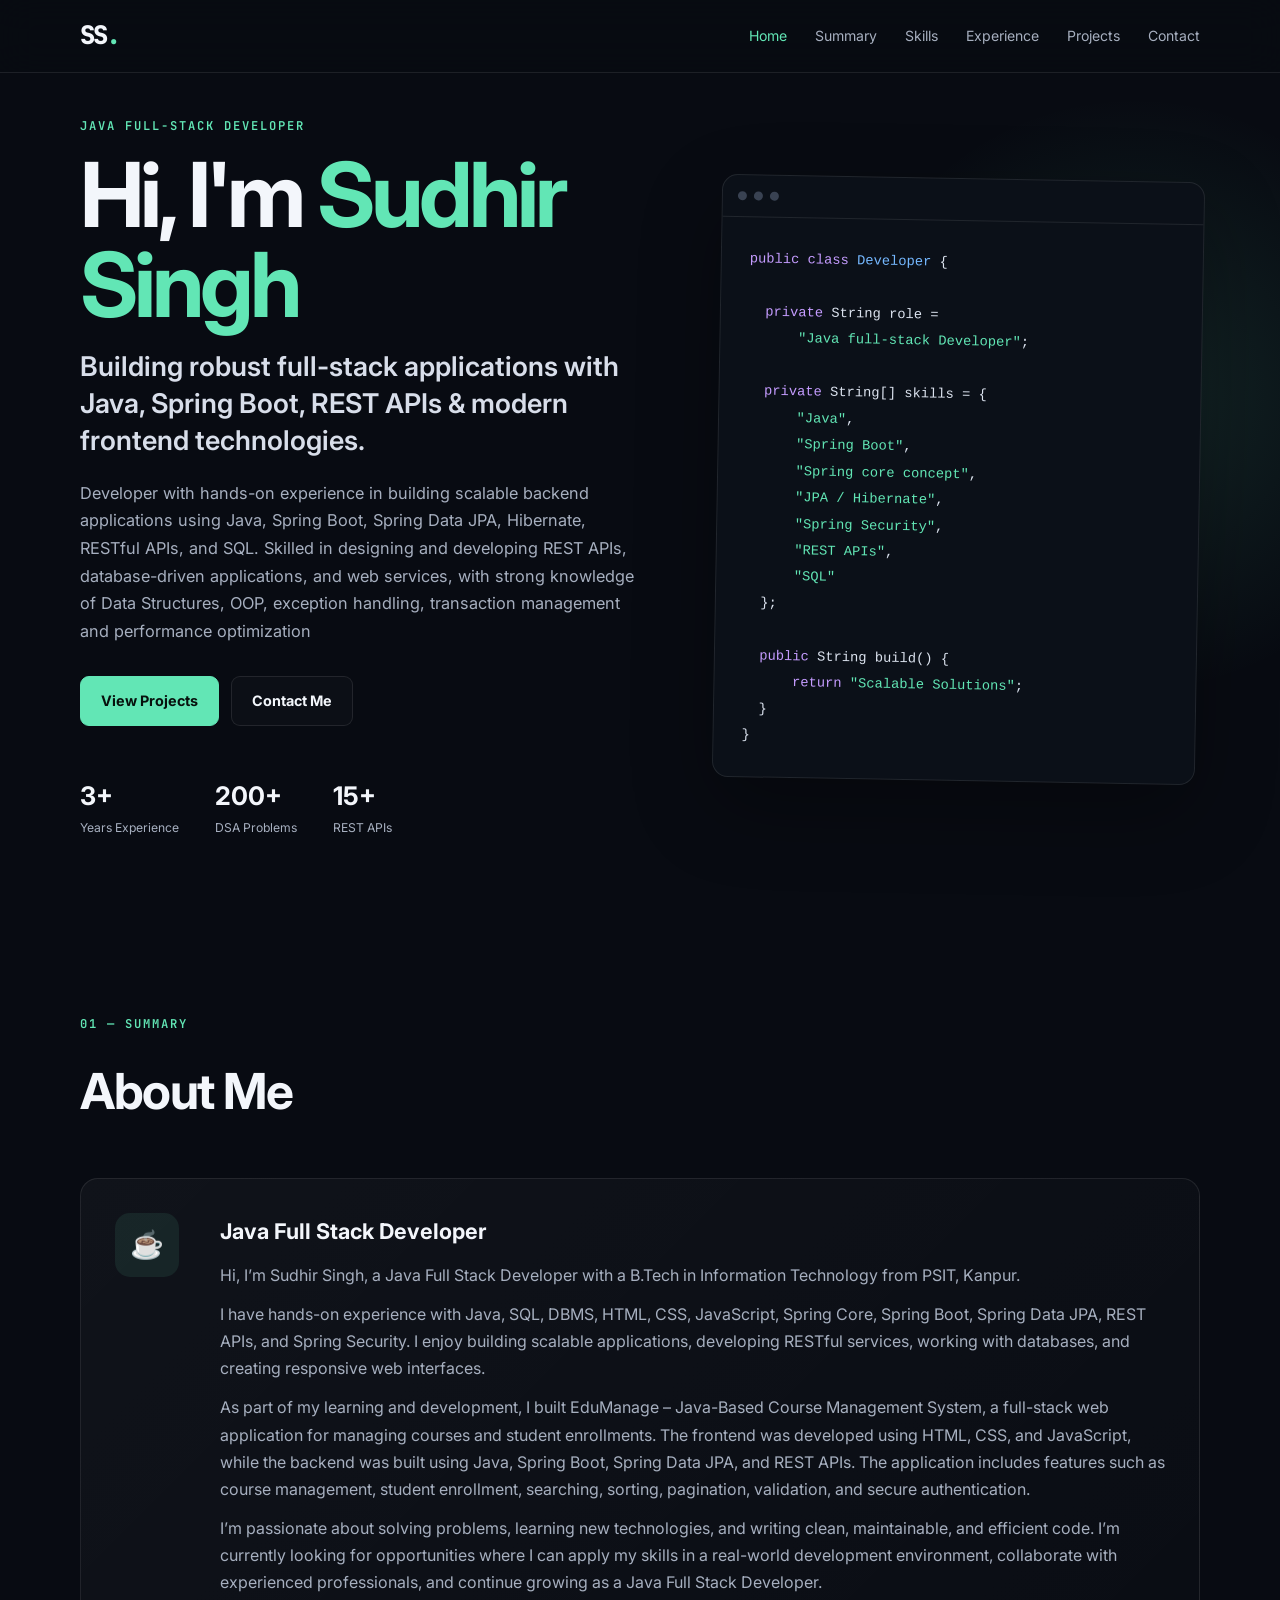
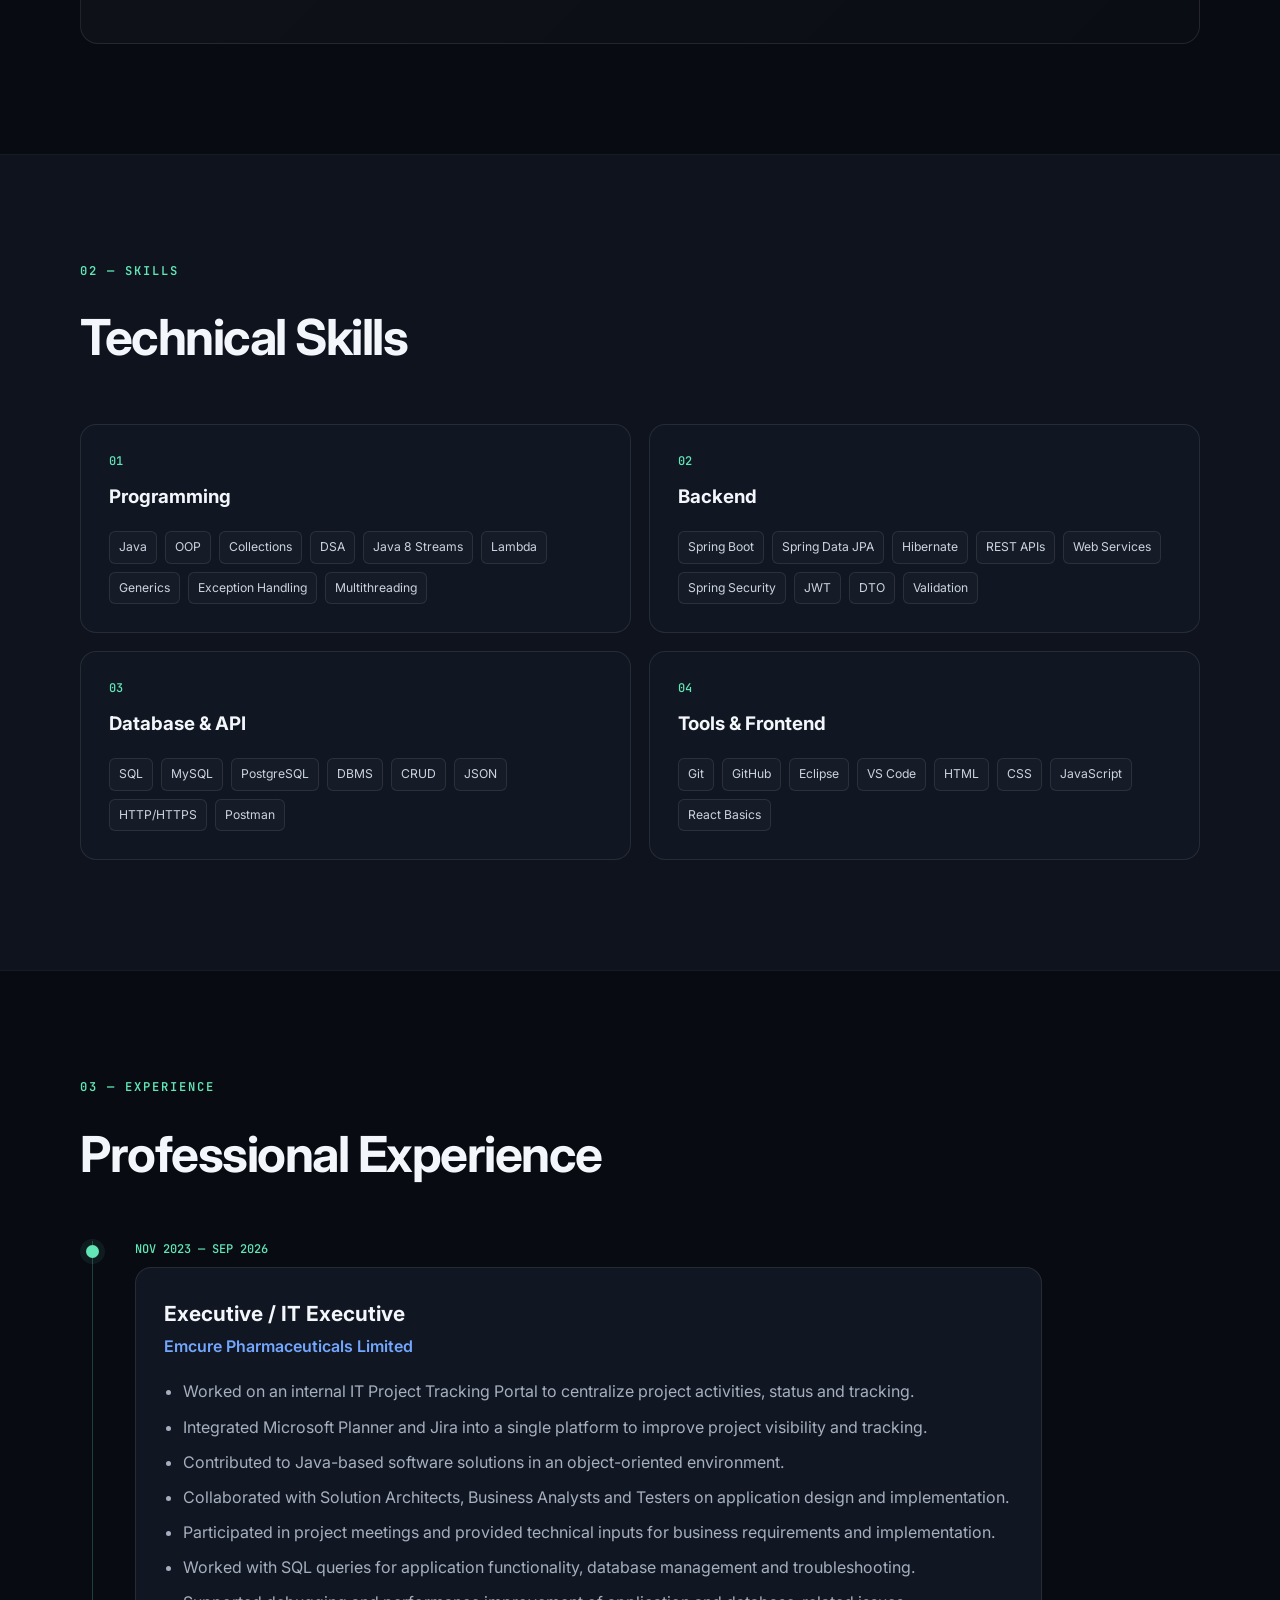
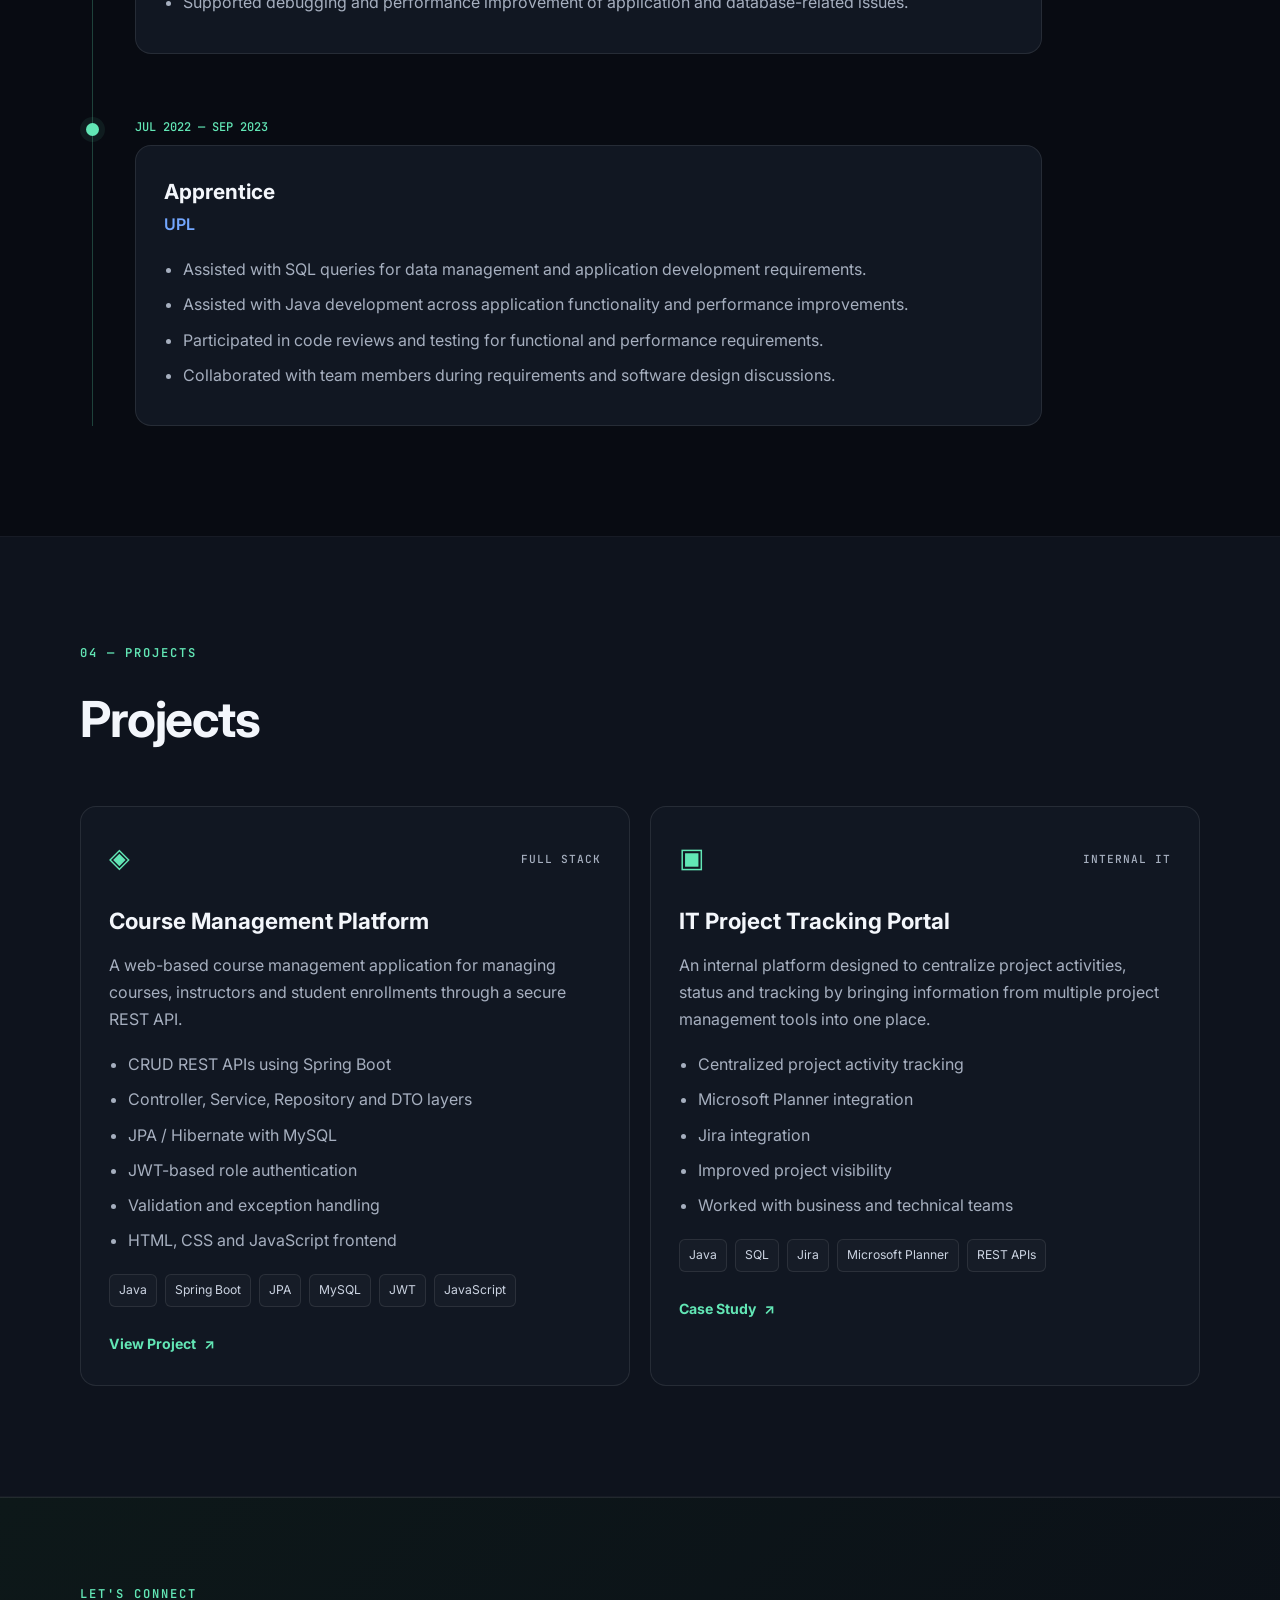
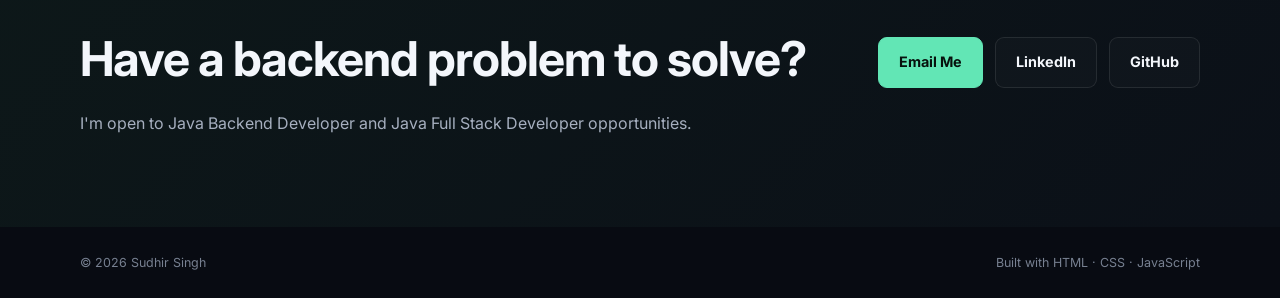
==== java-developer-portfolio/index.html @ 4add7b38 "Add files via upload" ====
<!DOCTYPE html>
<html lang="en">
<head>
  <meta charset="UTF-8">
  <meta name="viewport" content="width=device-width, initial-scale=1.0">
  <meta name="description" content="Java Backend Developer Portfolio - Java, Spring Boot, REST APIs, JPA and SQL">
  <title>Sudhir Singh | Java Backend Developer</title>
  <link rel="preconnect" href="https://fonts.googleapis.com">
  <link rel="preconnect" href="https://fonts.gstatic.com" crossorigin>
  <link href="https://fonts.googleapis.com/css2?family=Inter:wght@400;500;600;700;800&family=JetBrains+Mono:wght@500&display=swap" rel="stylesheet">
  <link rel="stylesheet" href="style.css">
</head>
<body>
  <header class="header">
    <nav class="nav container">
      <a href="#home" class="logo">SS<span>.</span></a>

      <button class="menu-toggle" aria-label="Toggle navigation" aria-expanded="false">
        <span></span><span></span><span></span>
      </button>

      <div class="nav-links">
        <a href="#home" class="active">Home</a>
        <a href="#summary">Summary</a>
        <a href="#skills">Skills</a>
        <a href="#experience">Experience</a>
        <a href="#projects">Projects</a>
        <a href="#contact">Contact</a>
      </div>
    </nav>
  </header>

  <main>
    <section id="home" class="hero">
      <div class="hero-bg"></div>
      <div class="container hero-grid">
        <div class="hero-content">
          <p class="eyebrow">JAVA FULL-STACK DEVELOPER</p>
          <h1>Hi, I'm <span>Sudhir Singh</span></h1>
          <h2>Building robust full-stack applications with Java, Spring Boot, REST APIs & modern frontend technologies.</h2>
          <p class="hero-text">
            Developer with hands-on experience in building scalable backend applications using Java, Spring
            Boot, Spring Data JPA, Hibernate, RESTful APIs, and SQL. Skilled in designing and developing REST
            APIs, database-driven applications, and web services, with strong knowledge of Data Structures, OOP,
            exception handling, transaction management and performance optimization
          </p>

          <div class="hero-buttons">
            <a href="#projects" class="btn btn-primary">View Projects</a>
            <a href="#contact" class="btn btn-secondary">Contact Me</a>
          </div>

          <div class="quick-stats">
            <div><strong>3+</strong><span>Years Experience</span></div>
            <div><strong>200+</strong><span>DSA Problems</span></div>
            <div><strong>15+</strong><span>REST APIs</span></div>
          </div>
        </div>

        <div class="code-card">
          <div class="window-bar">
            <span></span><span></span><span></span>
          </div>
          <pre><code><span class="purple">public class</span> <span class="blue">Developer</span> {

  <span class="purple">private</span> String role =
      <span class="green">"Java full-stack Developer"</span>;

  <span class="purple">private</span> String[] skills = {
      <span class="green">"Java"</span>,
      <span class="green">"Spring Boot"</span>,
      <span class="green">"Spring core concept"</span>,
      <span class="green">"JPA / Hibernate"</span>,
      <span class="green">"Spring Security"</span>,
      <span class="green">"REST APIs"</span>,
      <span class="green">"SQL"</span>
  };

  <span class="purple">public</span> String build() {
      <span class="purple">return</span> <span class="green">"Scalable Solutions"</span>;
  }
}</code></pre>
        </div>
      </div>
    </section>

    <section id="summary" class="section">
      <div class="container">
        <div class="section-heading">
          <p class="eyebrow">01 — SUMMARY</p>
          <h2>About Me</h2>
        </div>

        <div class="summary-card">
          <div class="summary-icon">☕</div>
          <div>
            <h3>Java Full Stack Developer</h3>
            <p>
              Hi, I’m Sudhir Singh, a Java Full Stack Developer with a B.Tech in Information Technology from PSIT, Kanpur.
            </p> 
            <p>
               I have hands-on experience with Java, SQL, DBMS, HTML, CSS, JavaScript, Spring Core, Spring Boot, Spring Data JPA, REST APIs, and Spring Security. I enjoy building scalable applications, developing RESTful services, working with databases, and creating responsive web interfaces.
            </p>  
              <p>
               As part of my learning and development, I built EduManage – Java-Based Course Management System, a full-stack web application for managing courses and student enrollments. The frontend was developed using HTML, CSS, and JavaScript, while the backend was built using Java, Spring Boot, Spring Data JPA, and REST APIs. The application includes features such as course management, student enrollment, searching, sorting, pagination, validation, and secure authentication.
            </p>

            <p>
              <p>
               I’m passionate about solving problems, learning new technologies, and writing clean, maintainable, and efficient code. I’m currently looking for opportunities where I can apply my skills in a real-world development environment, collaborate with experienced professionals, and continue growing as a Java Full Stack Developer.
            </p>
            </p>
          </div>
        </div>
      </div>
    </section>

    <section id="skills" class="section section-alt">
      <div class="container">
        <div class="section-heading">
          <p class="eyebrow">02 — SKILLS</p>
          <h2>Technical Skills</h2>
        </div>

        <div class="skills-grid">
          <article class="skill-card">
            <div class="skill-number">01</div>
            <h3>Programming</h3>
            <div class="tags">
              <span>Java</span><span>OOP</span><span>Collections</span>
              <span>DSA</span><span>Java 8 Streams</span><span>Lambda</span>
              <span>Generics</span><span>Exception Handling</span><span>Multithreading</span>
            </div>
          </article>

          <article class="skill-card">
            <div class="skill-number">02</div>
            <h3>Backend</h3>
            <div class="tags">
              <span>Spring Boot</span><span>Spring Data JPA</span><span>Hibernate</span>
              <span>REST APIs</span><span>Web Services</span><span>Spring Security</span>
              <span>JWT</span><span>DTO</span><span>Validation</span>
            </div>
          </article>

          <article class="skill-card">
            <div class="skill-number">03</div>
            <h3>Database & API</h3>
            <div class="tags">
              <span>SQL</span><span>MySQL</span><span>PostgreSQL</span><span>DBMS</span>
              <span>CRUD</span><span>JSON</span><span>HTTP/HTTPS</span><span>Postman</span>
            </div>
          </article>

          <article class="skill-card">
            <div class="skill-number">04</div>
            <h3>Tools & Frontend</h3>
            <div class="tags">
              <span>Git</span><span>GitHub</span><span>Eclipse</span><span>VS Code</span>
              <span>HTML</span><span>CSS</span><span>JavaScript</span><span>React Basics</span>
            </div>
          </article>
        </div>
      </div>
    </section>

    <section id="experience" class="section">
      <div class="container">
        <div class="section-heading">
          <p class="eyebrow">03 — EXPERIENCE</p>
          <h2>Professional Experience</h2>
        </div>

        <div class="timeline">
          <article class="timeline-item">
            <div class="timeline-dot"></div>
            <div class="timeline-date">NOV 2023 — SEP 2026</div>
            <div class="timeline-content">
              <h3>Executive / IT Executive</h3>
              <h4>Emcure Pharmaceuticals Limited</h4>
              <ul>
                <li>Worked on an internal IT Project Tracking Portal to centralize project activities, status and tracking.</li>
                <li>Integrated Microsoft Planner and Jira into a single platform to improve project visibility and tracking.</li>
                <li>Contributed to Java-based software solutions in an object-oriented environment.</li>
                <li>Collaborated with Solution Architects, Business Analysts and Testers on application design and implementation.</li>
                <li>Participated in project meetings and provided technical inputs for business requirements and implementation.</li>
                <li>Worked with SQL queries for application functionality, database management and troubleshooting.</li>
                <li>Supported debugging and performance improvement of application and database-related issues.</li>
              </ul>
            </div>
          </article>

          <article class="timeline-item">
            <div class="timeline-dot"></div>
            <div class="timeline-date">JUL 2022 — SEP 2023</div>
            <div class="timeline-content">
              <h3>Apprentice</h3>
              <h4>UPL</h4>
              <ul>
                <li>Assisted with SQL queries for data management and application development requirements.</li>
                <li>Assisted with Java development across application functionality and performance improvements.</li>
                <li>Participated in code reviews and testing for functional and performance requirements.</li>
                <li>Collaborated with team members during requirements and software design discussions.</li>
              </ul>
            </div>
          </article>
        </div>
      </div>
    </section>

    <section id="projects" class="section section-alt">
      <div class="container">
        <div class="section-heading">
          <p class="eyebrow">04 — PROJECTS</p>
          <h2>Projects</h2>
        </div>

        <div class="projects-grid">
          <article class="project-card">
            <div class="project-top">
              <span class="project-icon">◈</span>
              <span class="project-type">FULL STACK</span>
            </div>
            <h3>Course Management Platform</h3>
            <p>
              A web-based course management application for managing courses,
              instructors and student enrollments through a secure REST API.
            </p>
            <ul>
              <li>CRUD REST APIs using Spring Boot</li>
              <li>Controller, Service, Repository and DTO layers</li>
              <li>JPA / Hibernate with MySQL</li>
              <li>JWT-based role authentication</li>
              <li>Validation and exception handling</li>
              <li>HTML, CSS and JavaScript frontend</li>
            </ul>
            <div class="tags">
              <span>Java</span><span>Spring Boot</span><span>JPA</span>
              <span>MySQL</span><span>JWT</span><span>JavaScript</span>
            </div>
            <a href="#" class="project-link">View Project <span>↗</span></a>
          </article>

          <article class="project-card">
            <div class="project-top">
              <span class="project-icon">▣</span>
              <span class="project-type">INTERNAL IT</span>
            </div>
            <h3>IT Project Tracking Portal</h3>
            <p>
              An internal platform designed to centralize project activities,
              status and tracking by bringing information from multiple project
              management tools into one place.
            </p>
            <ul>
              <li>Centralized project activity tracking</li>
              <li>Microsoft Planner integration</li>
              <li>Jira integration</li>
              <li>Improved project visibility</li>
              <li>Worked with business and technical teams</li>
            </ul>
            <div class="tags">
              <span>Java</span><span>SQL</span><span>Jira</span>
              <span>Microsoft Planner</span><span>REST APIs</span>
            </div>
            <a href="#" class="project-link">Case Study <span>↗</span></a>
          </article>
        </div>
      </div>
    </section>

    <section id="contact" class="contact-section">
      <div class="container contact-inner">
        <div>
          <p class="eyebrow">LET'S CONNECT</p>
          <h2>Have a backend problem to solve?</h2>
          <p>I'm open to Java Backend Developer and Java Full Stack Developer opportunities.</p>
        </div>
        <div class="contact-actions">
          <!-- Replace these placeholder links with your real profiles -->
          <a class="btn btn-primary" href="mailto:sudhir.singh2746@gmail.com">Email Me</a>
          <a class="btn btn-secondary" href="https://linkedin.com/in/sudhir-singh-260722222" target="_blank" rel="noopener">LinkedIn</a>
          <a class="btn btn-secondary" href="https://github.com/Sudhirsingh27" target="_blank" rel="noopener">GitHub</a>
        </div>
      </div>
    </section>
  </main>

  <footer>
    <div class="container footer-inner">
      <span>© <span id="year"></span> Sudhir Singh</span>
      <span>Built with HTML · CSS · JavaScript</span>
    </div>
  </footer>

  <button id="topBtn" class="top-btn" aria-label="Back to top">↑</button>
  <script src="script.js"></script>
</body>
</html>
---- java-developer-portfolio/style.css ----
* {
  margin: 0;
  padding: 0;
  box-sizing: border-box;
}

:root {
  --bg: #080b12;
  --bg-soft: #0e131d;
  --card: #111722;
  --border: rgba(255, 255, 255, 0.09);
  --text: #f3f6fb;
  --muted: #a6afbf;
  --accent: #62e6b5;
  --accent-2: #73a7ff;
  --max: 1120px;
}

html {
  scroll-behavior: smooth;
}

body {
  font-family: "Inter", sans-serif;
  background: var(--bg);
  color: var(--text);
  line-height: 1.7;
  overflow-x: hidden;
}

a {
  color: inherit;
  text-decoration: none;
}

.container {
  width: min(92%, var(--max));
  margin: auto;
}

.header {
  position: fixed;
  inset: 0 0 auto;
  z-index: 1000;
  background: rgba(8, 11, 18, 0.82);
  backdrop-filter: blur(18px);
  border-bottom: 1px solid var(--border);
}

.nav {
  min-height: 72px;
  display: flex;
  align-items: center;
  justify-content: space-between;
}

.logo {
  font: 800 1.6rem/1 "JetBrains Mono", monospace;
  letter-spacing: -2px;
}

.logo span {
  color: var(--accent);
}

.nav-links {
  display: flex;
  gap: 28px;
  align-items: center;
}

.nav-links a {
  color: var(--muted);
  font-size: 0.88rem;
  transition: 0.25s ease;
}

.nav-links a:hover,
.nav-links a.active {
  color: var(--accent);
}

.menu-toggle {
  display: none;
  background: none;
  border: 0;
  cursor: pointer;
}

.menu-toggle span {
  display: block;
  width: 26px;
  height: 2px;
  background: var(--text);
  margin: 5px 0;
}

.hero {
  min-height: 100vh;
  display: grid;
  align-items: center;
  position: relative;
  padding: 120px 0 70px;
  overflow: hidden;
}

.hero-bg {
  position: absolute;
  width: 650px;
  height: 650px;
  right: -180px;
  top: 70px;
  background: radial-gradient(circle, rgba(98, 230, 181, 0.12), transparent 65%);
  pointer-events: none;
}

.hero-grid {
  display: grid;
  grid-template-columns: 1.08fr 0.92fr;
  gap: 70px;
  align-items: center;
}

.eyebrow {
  color: var(--accent);
  font: 600 0.76rem/1 "JetBrains Mono", monospace;
  letter-spacing: 2px;
  margin-bottom: 18px;
}

.hero h1 {
  font-size: clamp(3rem, 7vw, 5.8rem);
  line-height: 1;
  letter-spacing: -4px;
  margin-bottom: 20px;
}

.hero h1 span {
  color: var(--accent);
}

.hero h2 {
  max-width: 680px;
  font-size: clamp(1.25rem, 2.2vw, 1.7rem);
  line-height: 1.35;
  color: #d8deea;
  font-weight: 600;
}

.hero-text {
  max-width: 650px;
  color: var(--muted);
  margin: 20px 0 30px;
  font-size: 1.02rem;
}

.hero-buttons,
.contact-actions {
  display: flex;
  gap: 12px;
  flex-wrap: wrap;
}

.btn {
  display: inline-flex;
  align-items: center;
  justify-content: center;
  padding: 12px 20px;
  border-radius: 9px;
  font-weight: 700;
  font-size: 0.9rem;
  border: 1px solid var(--border);
  transition: 0.25s ease;
}

.btn-primary {
  background: var(--accent);
  color: #07110d;
  border-color: var(--accent);
}

.btn-primary:hover {
  transform: translateY(-2px);
  box-shadow: 0 10px 30px rgba(98, 230, 181, 0.15);
}

.btn-secondary {
  color: var(--text);
  background: rgba(255, 255, 255, 0.02);
}

.btn-secondary:hover {
  border-color: rgba(98, 230, 181, 0.5);
  color: var(--accent);
}

.quick-stats {
  display: flex;
  gap: 36px;
  margin-top: 48px;
}

.quick-stats div {
  display: flex;
  flex-direction: column;
}

.quick-stats strong {
  font-size: 1.6rem;
}

.quick-stats span {
  color: var(--muted);
  font-size: 0.76rem;
}

.code-card {
  border: 1px solid var(--border);
  background: #0b1018;
  border-radius: 16px;
  overflow: hidden;
  box-shadow: 0 30px 80px rgba(0,0,0,0.3);
  transform: rotate(1deg);
}

.window-bar {
  height: 42px;
  display: flex;
  align-items: center;
  gap: 7px;
  padding: 0 15px;
  border-bottom: 1px solid var(--border);
}

.window-bar span {
  width: 9px;
  height: 9px;
  border-radius: 50%;
  background: #394252;
}

.code-card pre {
  padding: 28px;
  overflow-x: auto;
  font: 500 0.86rem/1.85 "JetBrains Mono", monospace;
  color: #dce3ef;
}

.purple { color: #c59cff; }
.blue { color: #75b8ff; }
.green { color: var(--accent); }

.section {
  padding: 110px 0;
}

.section-alt {
  background: var(--bg-soft);
  border-block: 1px solid rgba(255,255,255,0.035);
}

.section-heading {
  margin-bottom: 45px;
}

.section-heading h2 {
  font-size: clamp(2rem, 4vw, 3.1rem);
  letter-spacing: -1.5px;
}

.summary-card {
  display: grid;
  grid-template-columns: 80px 1fr;
  gap: 25px;
  padding: 34px;
  border: 1px solid var(--border);
  background: linear-gradient(135deg, rgba(255,255,255,0.035), rgba(255,255,255,0.01));
  border-radius: 18px;
}

.summary-icon {
  width: 64px;
  height: 64px;
  display: grid;
  place-items: center;
  border-radius: 15px;
  background: rgba(98, 230, 181, 0.09);
  font-size: 1.7rem;
}

.summary-card h3 {
  font-size: 1.35rem;
  margin-bottom: 12px;
}

.summary-card p {
  color: var(--muted);
  margin-bottom: 12px;
}

.summary-card p:last-child {
  margin-bottom: 0;
}

.skills-grid {
  display: grid;
  grid-template-columns: repeat(2, 1fr);
  gap: 18px;
}

.skill-card,
.project-card {
  border: 1px solid var(--border);
  background: var(--card);
  border-radius: 16px;
  padding: 28px;
  transition: transform 0.25s ease, border-color 0.25s ease;
}

.skill-card:hover,
.project-card:hover {
  transform: translateY(-5px);
  border-color: rgba(98, 230, 181, 0.3);
}

.skill-number {
  color: var(--accent);
  font: 500 0.75rem "JetBrains Mono", monospace;
  margin-bottom: 12px;
}

.skill-card h3 {
  margin-bottom: 18px;
}

.tags {
  display: flex;
  gap: 8px;
  flex-wrap: wrap;
}

.tags span {
  padding: 5px 9px;
  border: 1px solid var(--border);
  border-radius: 6px;
  color: #cbd3e1;
  background: rgba(255,255,255,0.025);
  font-size: 0.76rem;
}

.timeline {
  position: relative;
  max-width: 950px;
  margin-left: 12px;
  border-left: 1px solid rgba(98, 230, 181, 0.25);
}

.timeline-item {
  position: relative;
  padding: 0 0 65px 42px;
}

.timeline-item:last-child {
  padding-bottom: 0;
}

.timeline-dot {
  position: absolute;
  left: -7px;
  top: 4px;
  width: 13px;
  height: 13px;
  background: var(--accent);
  border-radius: 50%;
  box-shadow: 0 0 0 6px rgba(98, 230, 181, 0.08);
}

.timeline-date {
  color: var(--accent);
  font: 500 0.75rem "JetBrains Mono", monospace;
  margin-bottom: 10px;
}

.timeline-content {
  border: 1px solid var(--border);
  background: var(--card);
  border-radius: 16px;
  padding: 28px;
}

.timeline-content h3 {
  font-size: 1.3rem;
}

.timeline-content h4 {
  color: var(--accent-2);
  margin: 2px 0 18px;
  font-weight: 600;
}

.timeline-content ul,
.project-card ul {
  padding-left: 19px;
  color: var(--muted);
}

.timeline-content li,
.project-card li {
  margin: 8px 0;
}

.projects-grid {
  display: grid;
  grid-template-columns: repeat(2, 1fr);
  gap: 20px;
}

.project-top {
  display: flex;
  align-items: center;
  justify-content: space-between;
  margin-bottom: 20px;
}

.project-icon {
  font-size: 1.7rem;
  color: var(--accent);
}

.project-type {
  color: var(--muted);
  font: 500 0.7rem "JetBrains Mono", monospace;
  letter-spacing: 1px;
}

.project-card h3 {
  font-size: 1.4rem;
  margin-bottom: 12px;
}

.project-card > p {
  color: var(--muted);
  margin-bottom: 18px;
}

.project-card .tags {
  margin-top: 20px;
}

.project-link {
  display: inline-block;
  margin-top: 25px;
  color: var(--accent);
  font-weight: 700;
  font-size: 0.88rem;
}

.project-link span {
  margin-left: 5px;
}

.contact-section {
  padding: 90px 0;
  background: linear-gradient(135deg, #0d1819, #0b1018);
  border-top: 1px solid var(--border);
}

.contact-inner {
  display: flex;
  justify-content: space-between;
  align-items: center;
  gap: 35px;
}

.contact-inner h2 {
  font-size: clamp(2rem, 4vw, 3rem);
  margin-bottom: 10px;
  letter-spacing: -1px;
}

.contact-inner p:not(.eyebrow) {
  color: var(--muted);
}

footer {
  padding: 25px 0;
  color: #778091;
  font-size: 0.78rem;
}

.footer-inner {
  display: flex;
  justify-content: space-between;
  gap: 20px;
}

.top-btn {
  position: fixed;
  right: 25px;
  bottom: 25px;
  width: 43px;
  height: 43px;
  border: 1px solid var(--border);
  border-radius: 50%;
  background: #131a25;
  color: var(--accent);
  cursor: pointer;
  opacity: 0;
  visibility: hidden;
  transition: 0.25s;
}

.top-btn.show {
  opacity: 1;
  visibility: visible;
}

@media (max-width: 850px) {
  .menu-toggle {
    display: block;
  }

  .nav-links {
    position: absolute;
    top: 72px;
    left: 0;
    right: 0;
    display: none;
    flex-direction: column;
    align-items: stretch;
    gap: 0;
    padding: 10px 4%;
    background: rgba(8, 11, 18, 0.98);
    border-bottom: 1px solid var(--border);
  }

  .nav-links.open {
    display: flex;
  }

  .nav-links a {
    padding: 13px 0;
  }

  .hero-grid,
  .skills-grid,
  .projects-grid {
    grid-template-columns: 1fr;
  }

  .code-card {
    transform: none;
  }

  .contact-inner {
    flex-direction: column;
    align-items: flex-start;
  }
}

@media (max-width: 600px) {
  .hero {
    padding-top: 105px;
  }

  .hero h1 {
    letter-spacing: -2px;
  }

  .quick-stats {
    gap: 20px;
  }

  .summary-card {
    grid-template-columns: 1fr;
    padding: 24px;
  }

  .timeline-item {
    padding-left: 28px;
  }

  .timeline-content {
    padding: 22px;
  }

  .section {
    padding: 80px 0;
  }

  .footer-inner {
    flex-direction: column;
  }
}
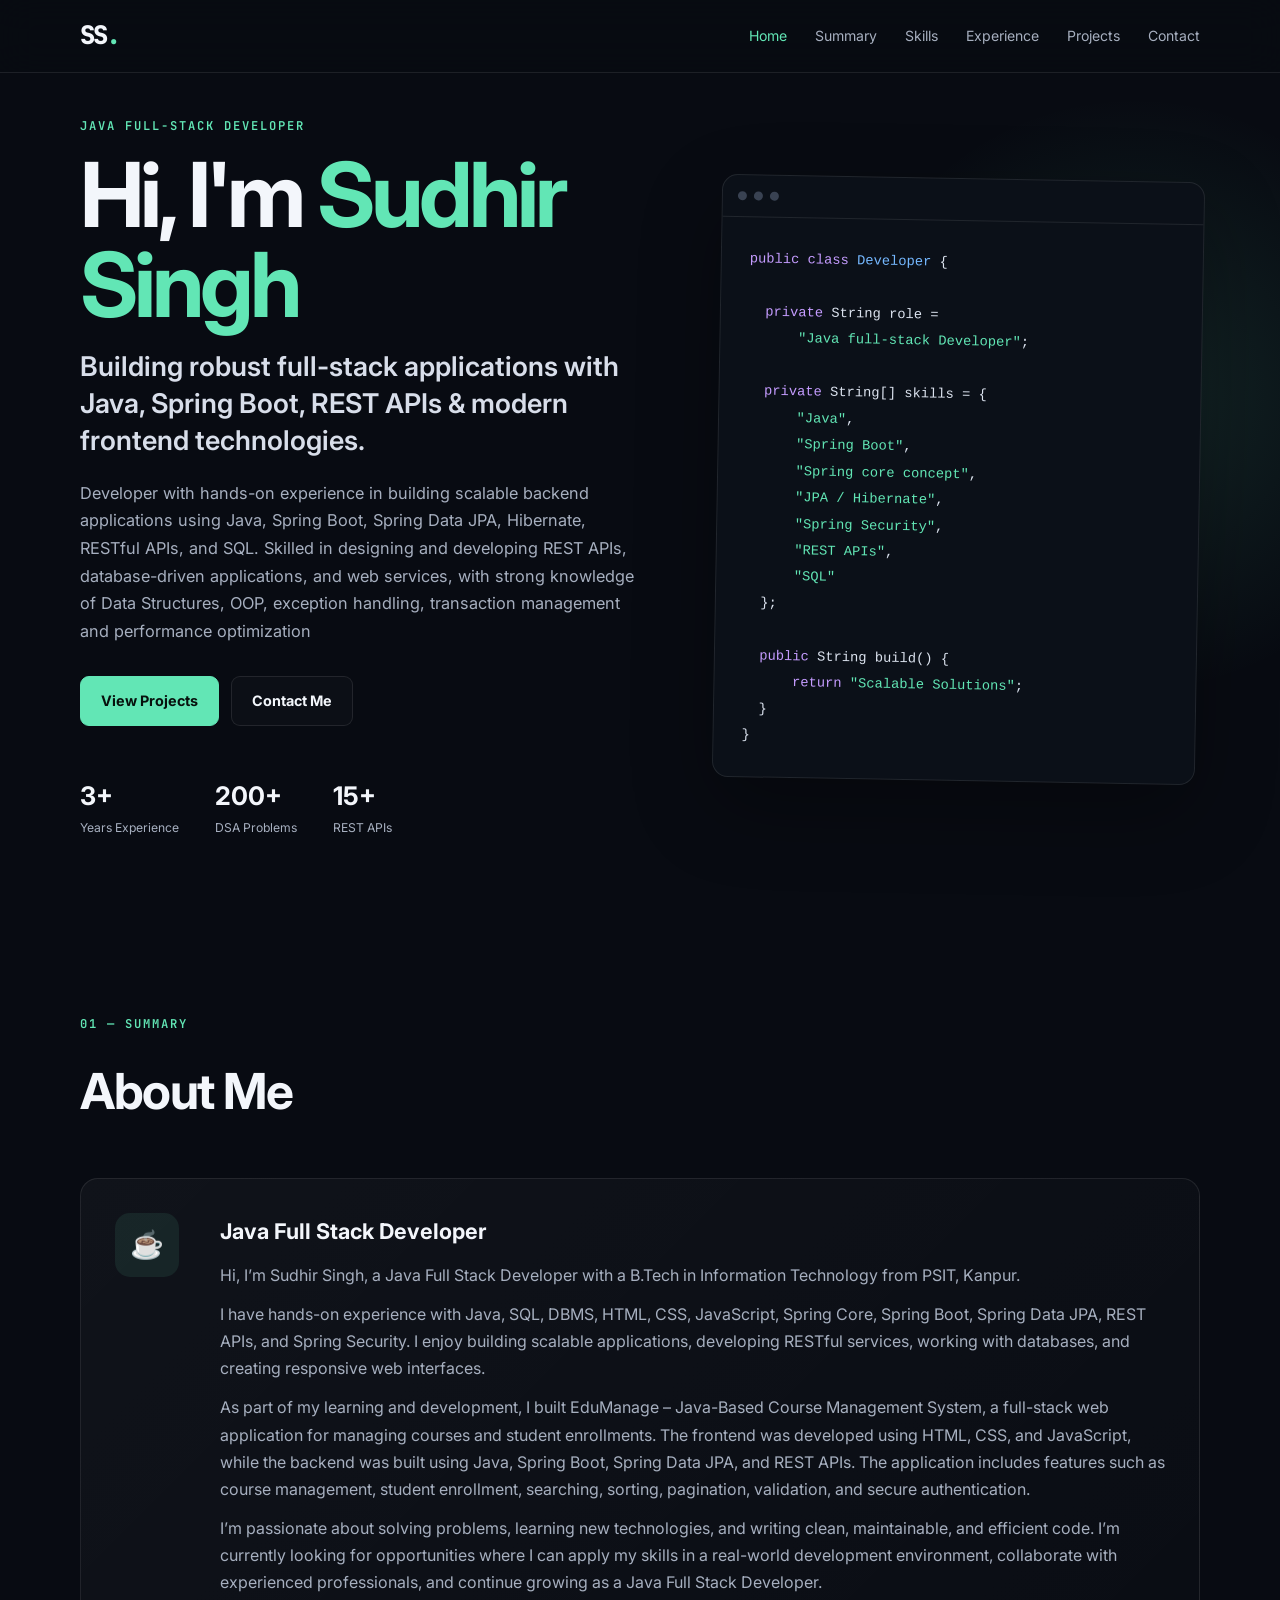
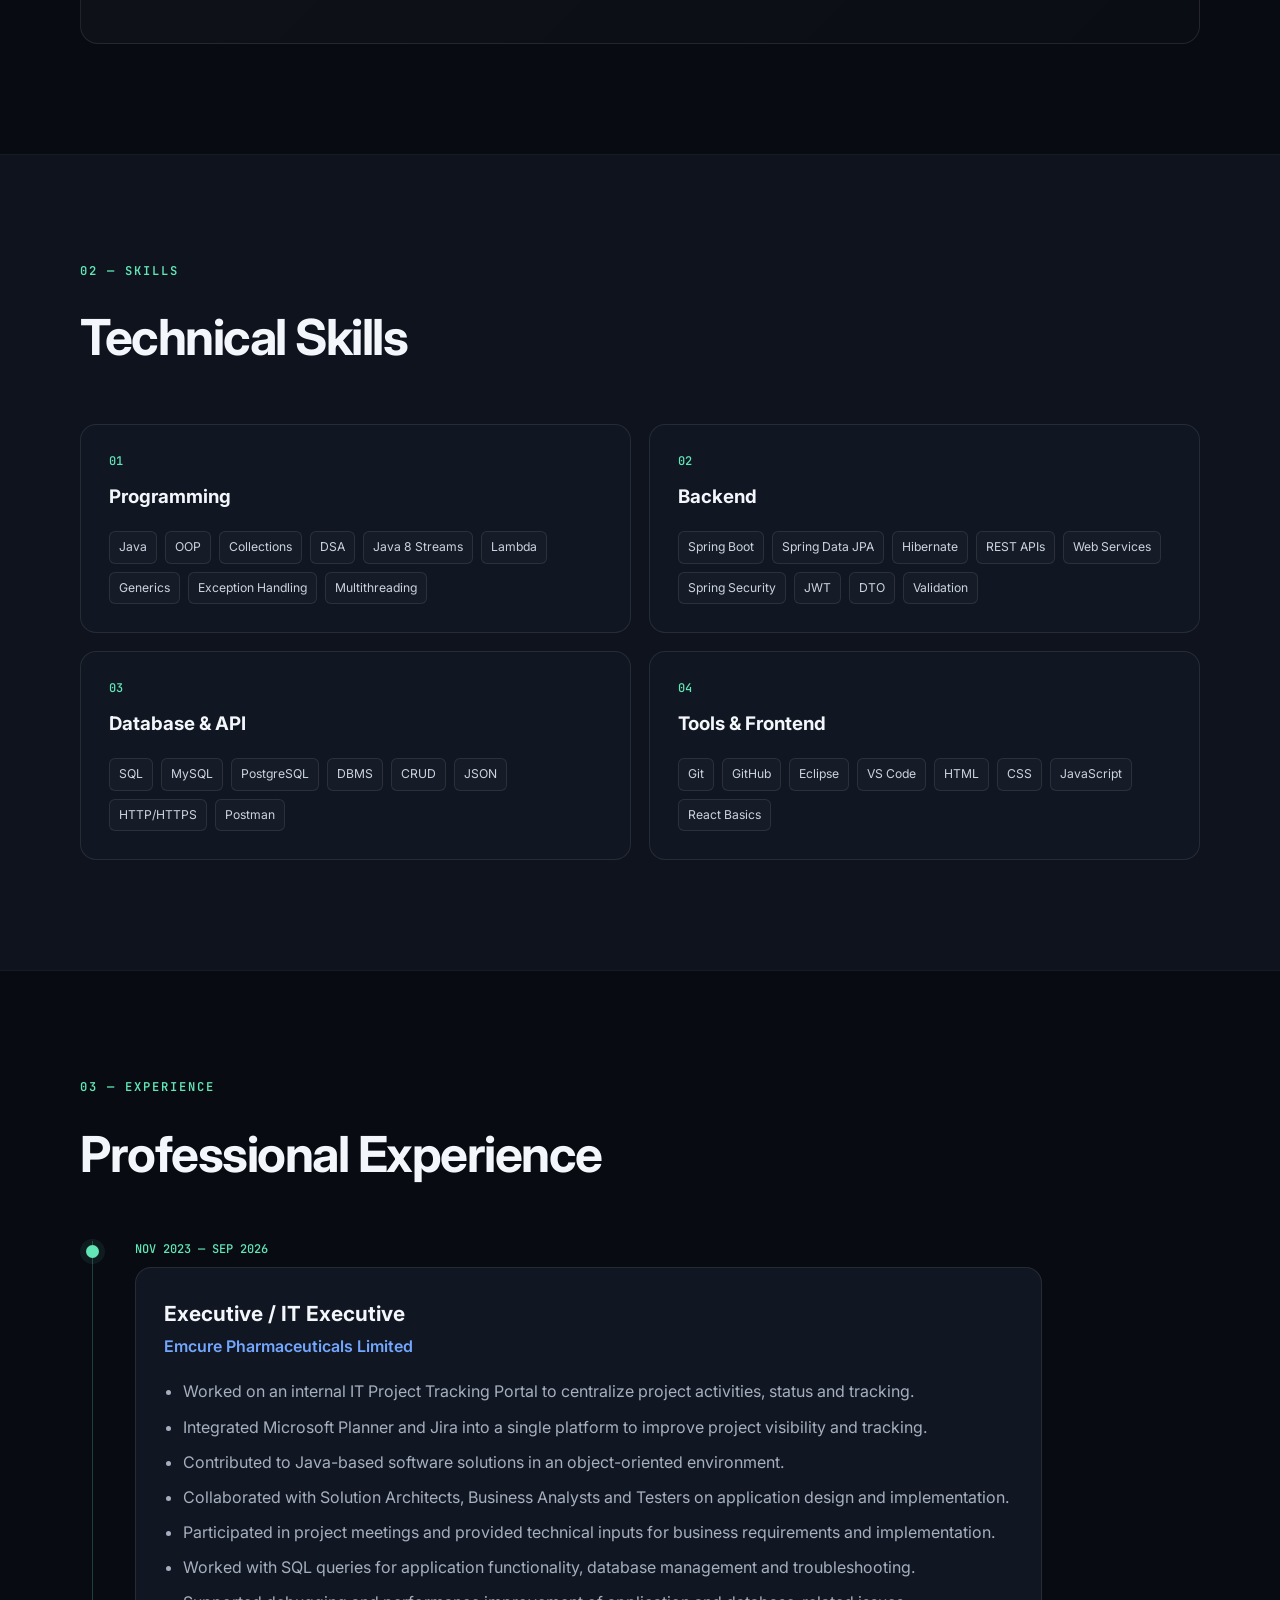
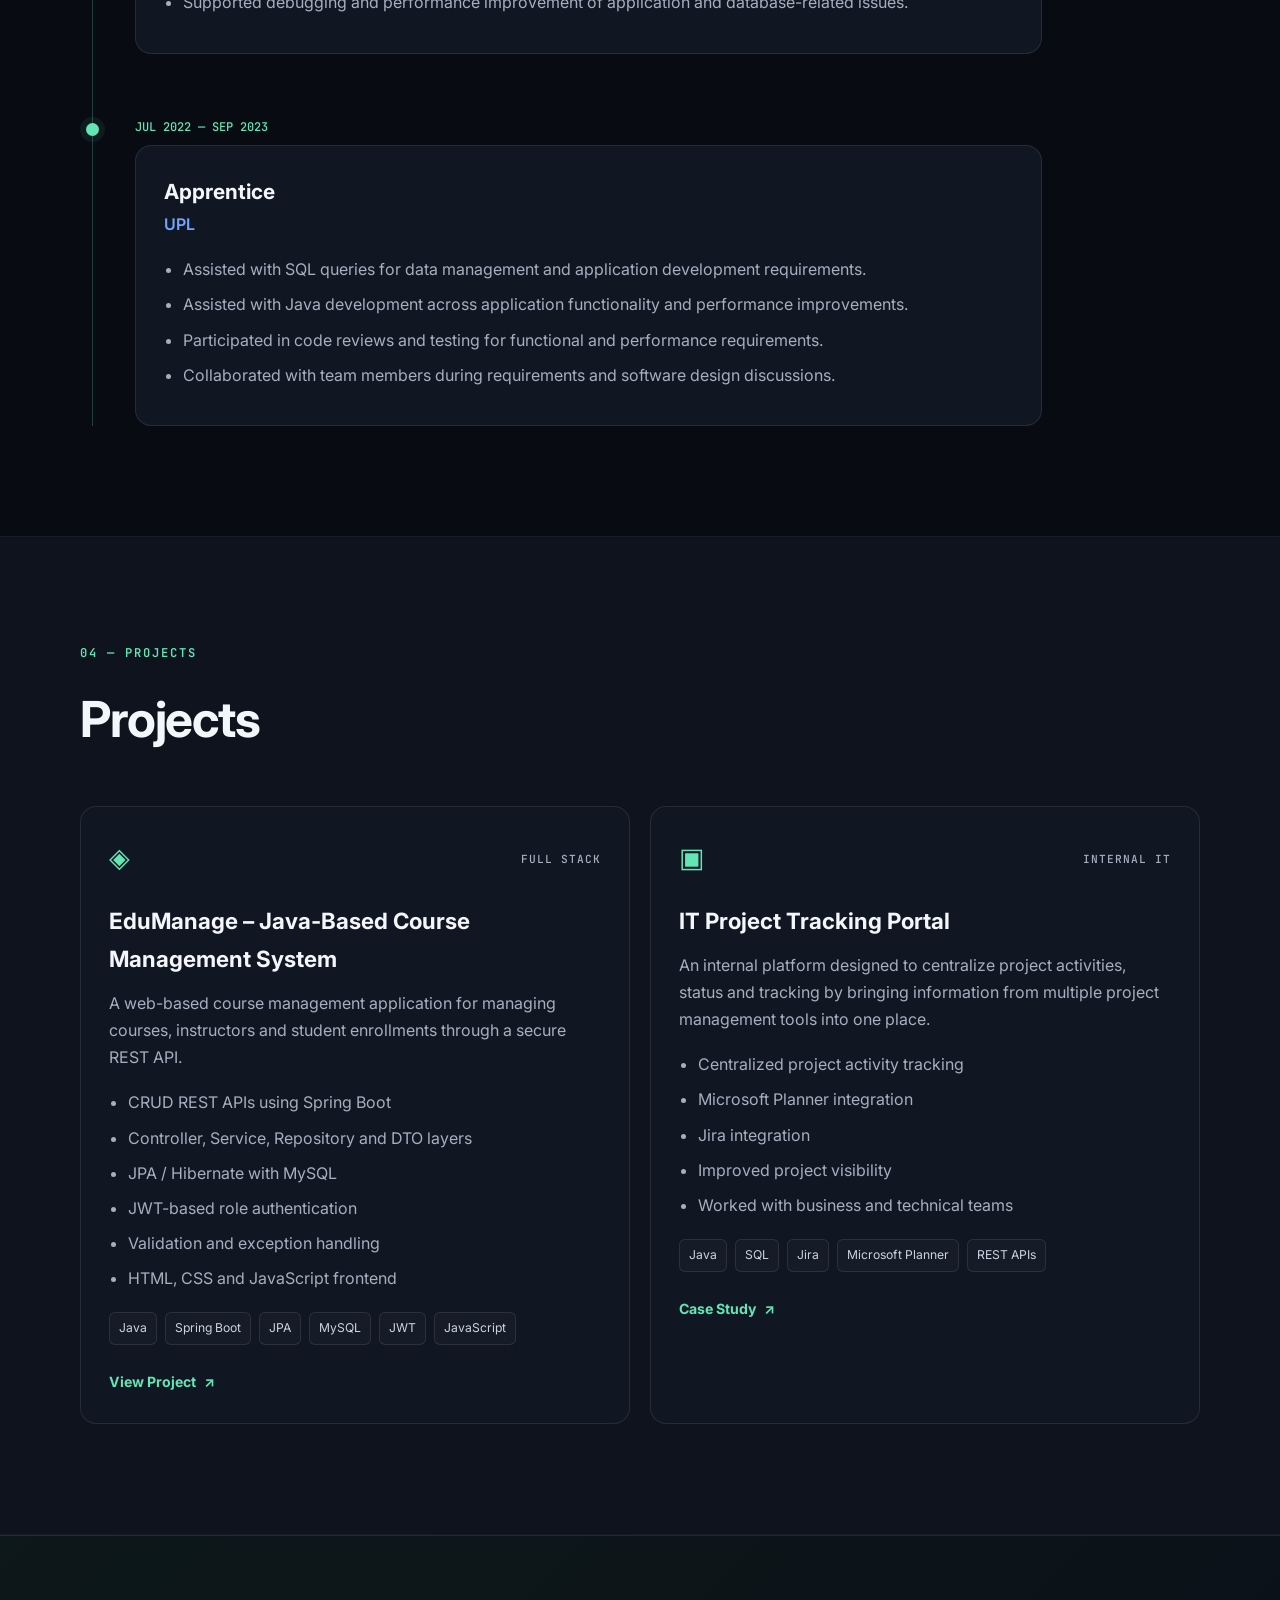
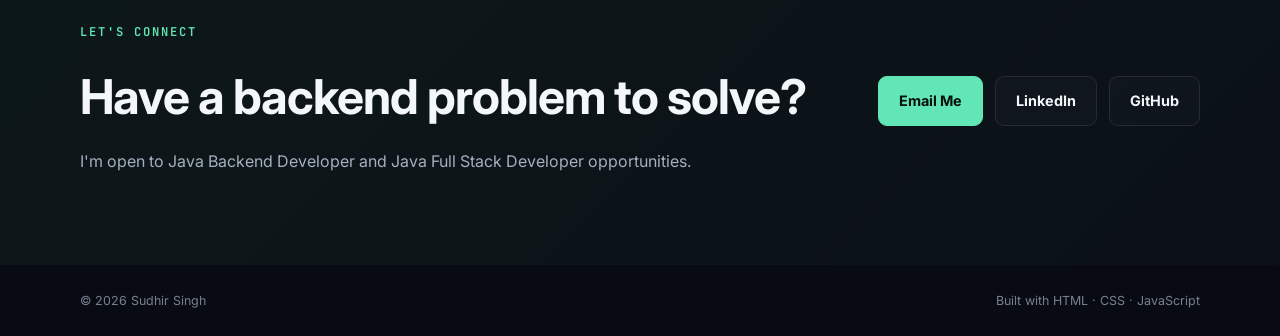
==== commit b31e2cd4: "Merge remote and local histories" ====
--- a/java-developer-portfolio/index.html
+++ b/java-developer-portfolio/index.html
@@ -221,7 +221,7 @@
               <span class="project-icon">◈</span>
               <span class="project-type">FULL STACK</span>
             </div>
-            <h3>Course Management Platform</h3>
+            <h3>EduManage – Java-Based Course Management System</h3>
             <p>
               A web-based course management application for managing courses,
               instructors and student enrollments through a secure REST API.
@@ -238,7 +238,7 @@
               <span>Java</span><span>Spring Boot</span><span>JPA</span>
               <span>MySQL</span><span>JWT</span><span>JavaScript</span>
             </div>
-            <a href="#" class="project-link">View Project <span>↗</span></a>
+            <a href=" https://sudhirsingh27.github.io/EduManage-Java-Based-Course-Management-System/" class="project-link">View Project <span>↗</span></a>
           </article>
 
           <article class="project-card">
